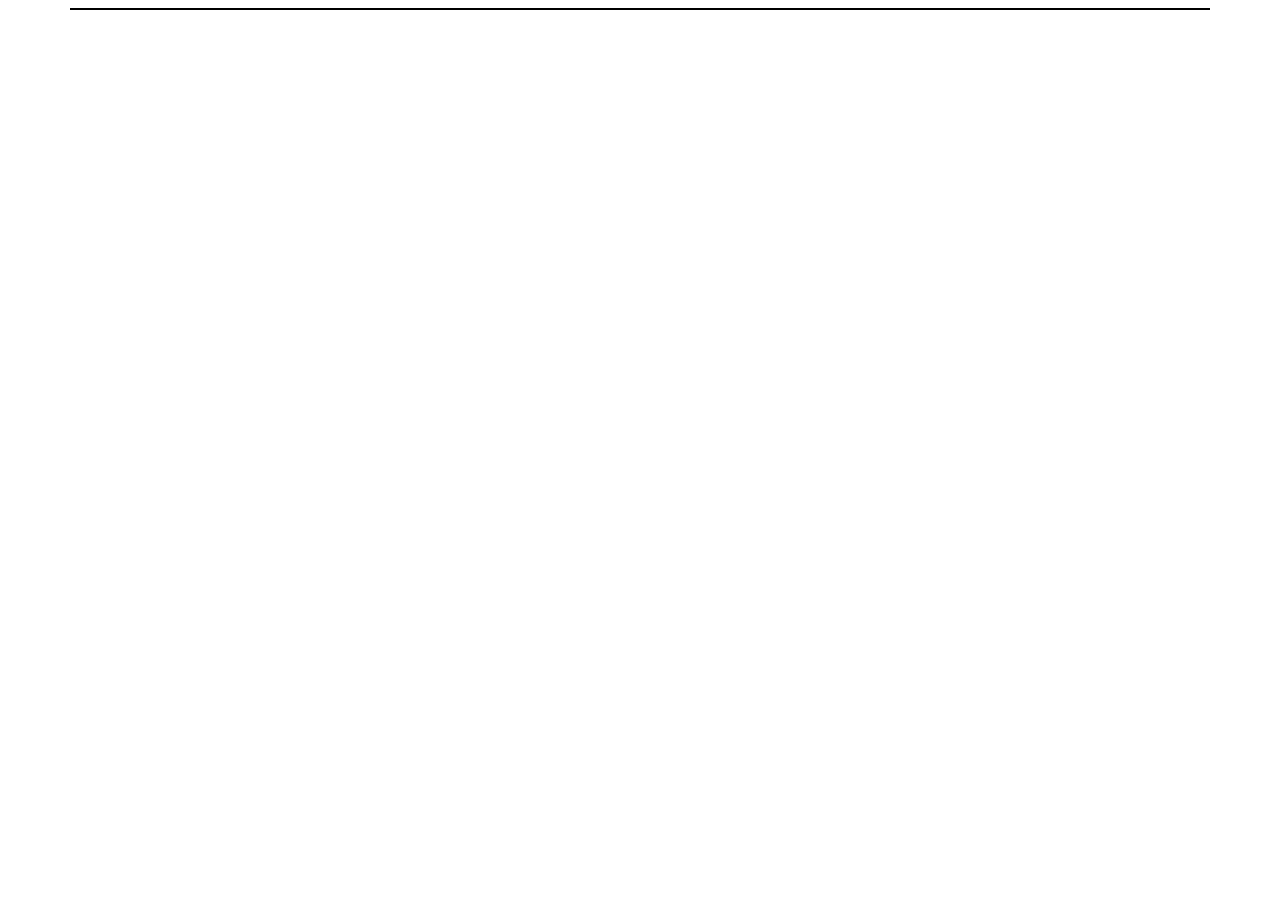
==== aveji/index.html @ 3f926f34 "start" ====
<!DOCTYPE html>
<html lang="en">
<head>
    <meta charset="UTF-8">
    <meta name="viewport" content="width=device-width, initial-scale=1.0">
    <title>Document</title>
    <link rel="stylesheet" href="style.css">
    <link rel="stylesheet" href="https://fonts.googleapis.com/css2?family=Roboto&display=swap">
</head>
<body>
    <div class="block1">
        <div class="content">

        </div>
        <footer></footer>
    </div>
</body>
</html>
---- aveji/style.css ----
body {
    font-family: "Roboto", sans-serif;
}

.block1 {
    margin: auto;
    border: 1px solid black;
    width: 90%;
}
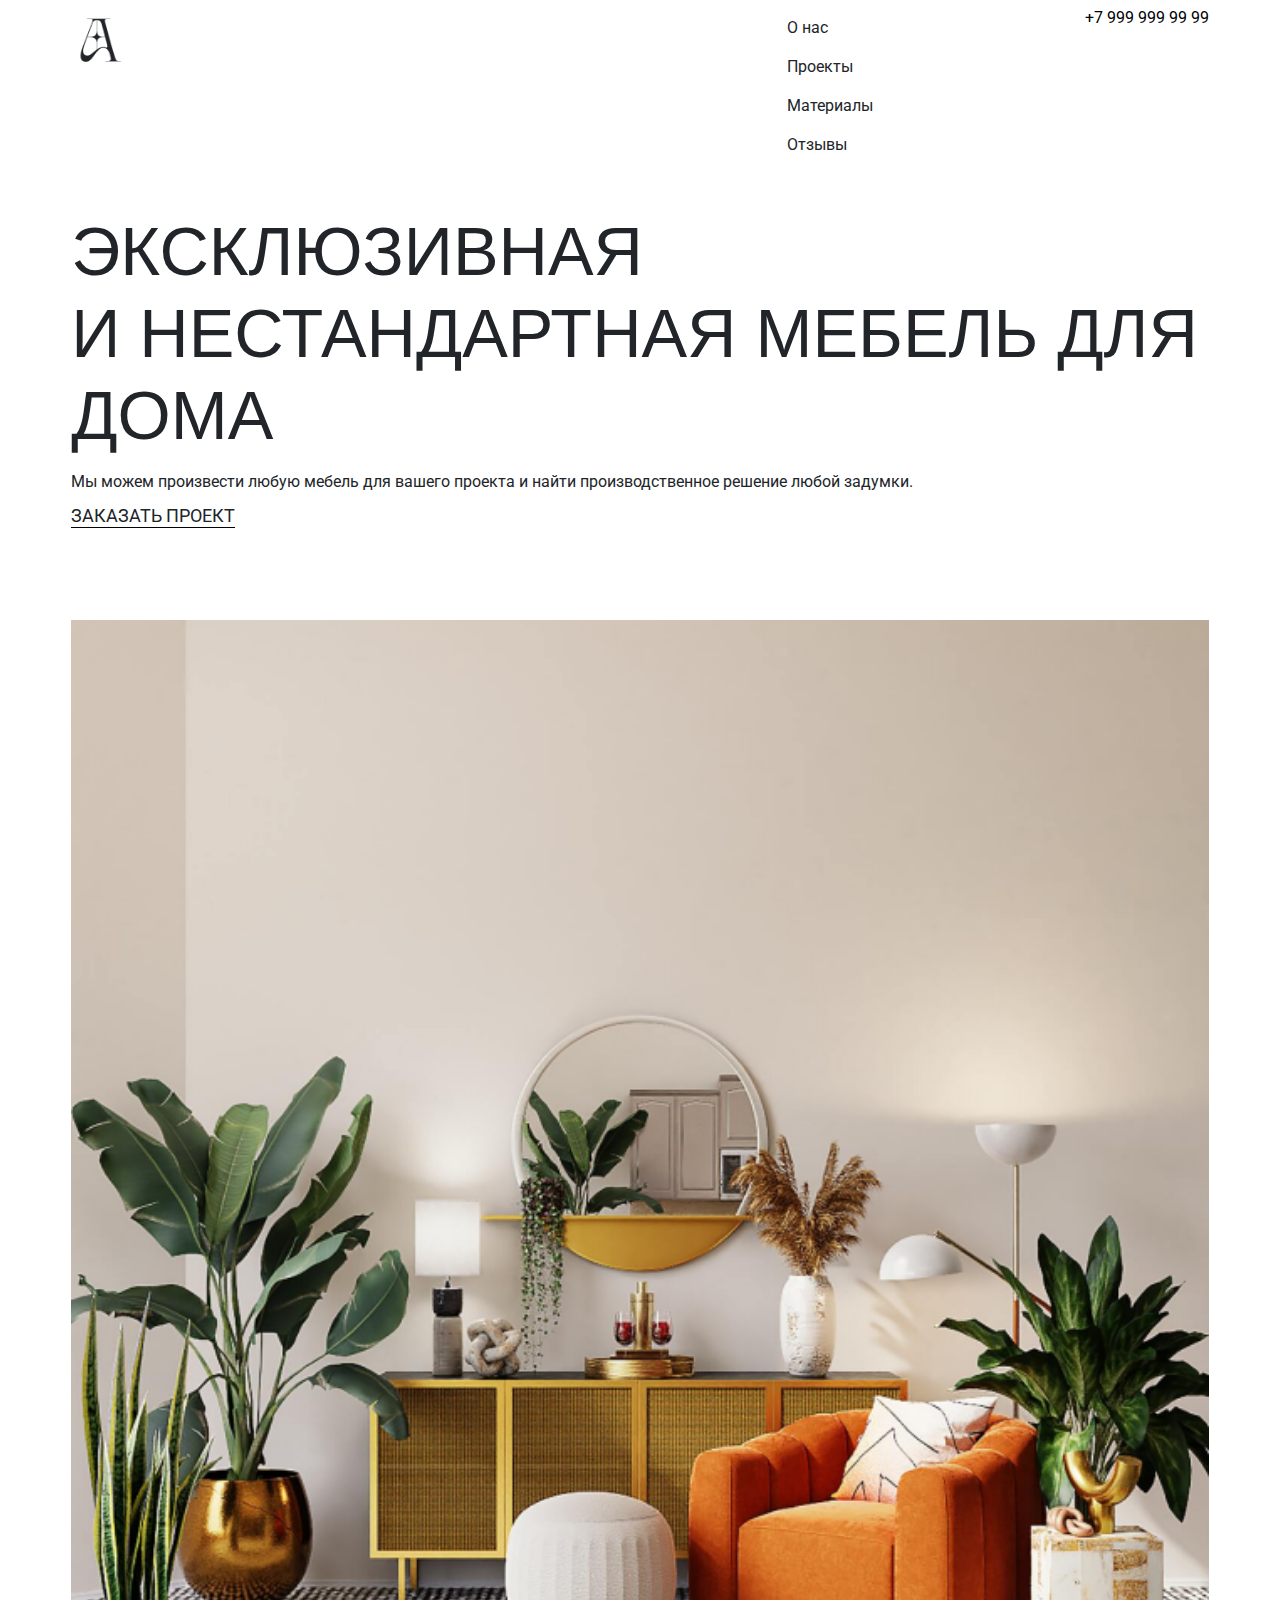
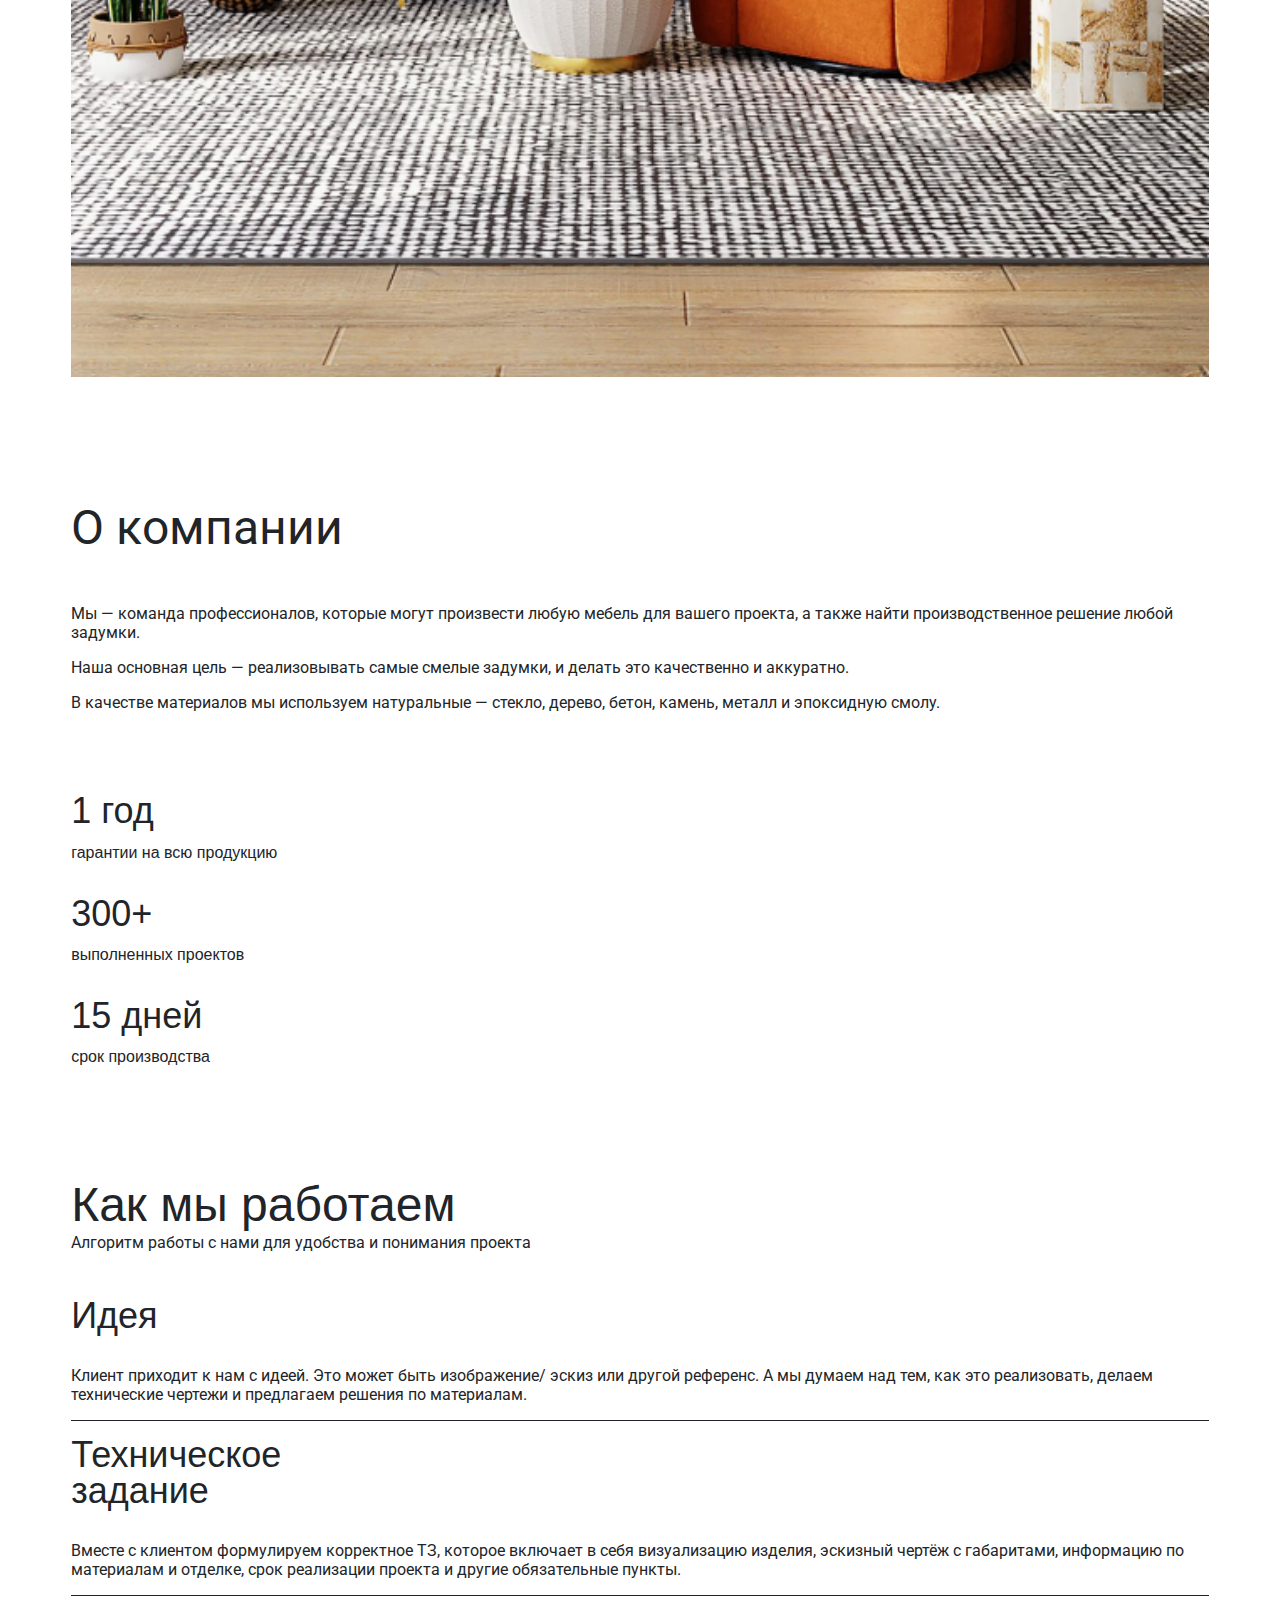
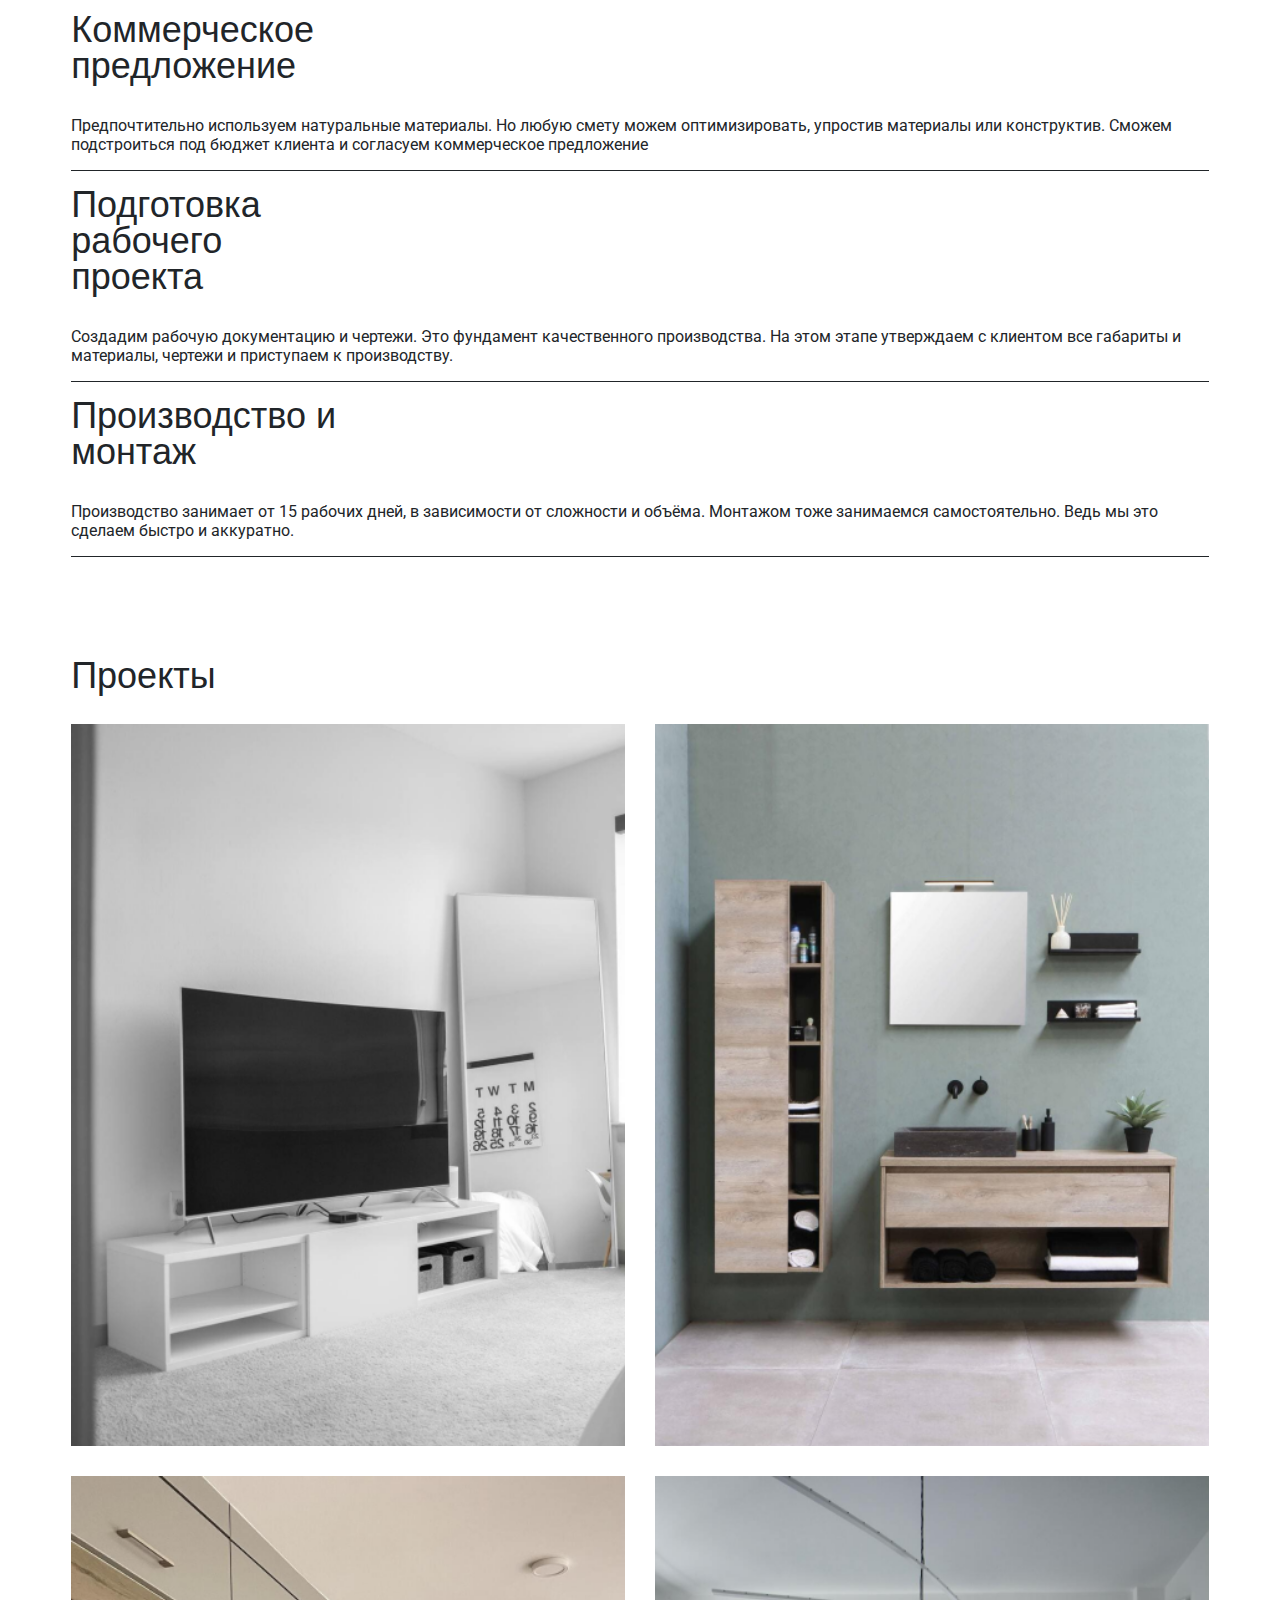
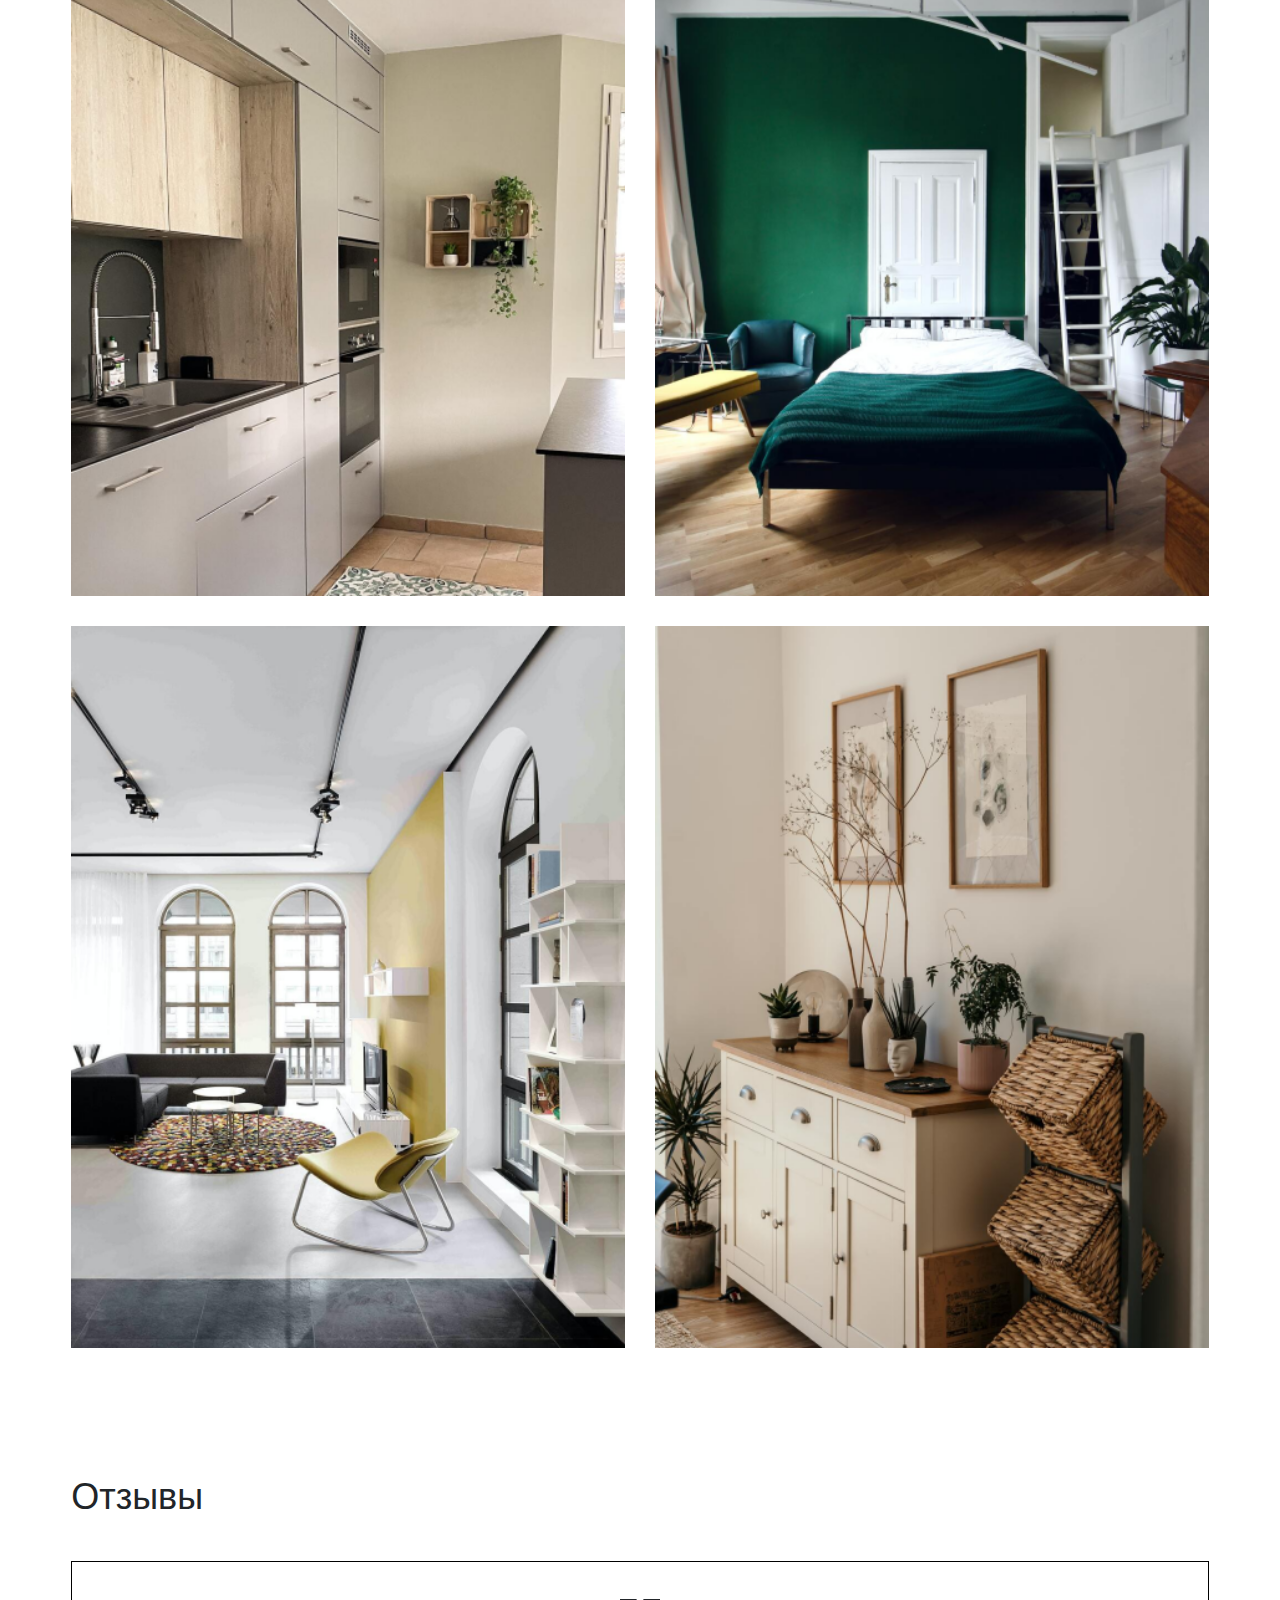
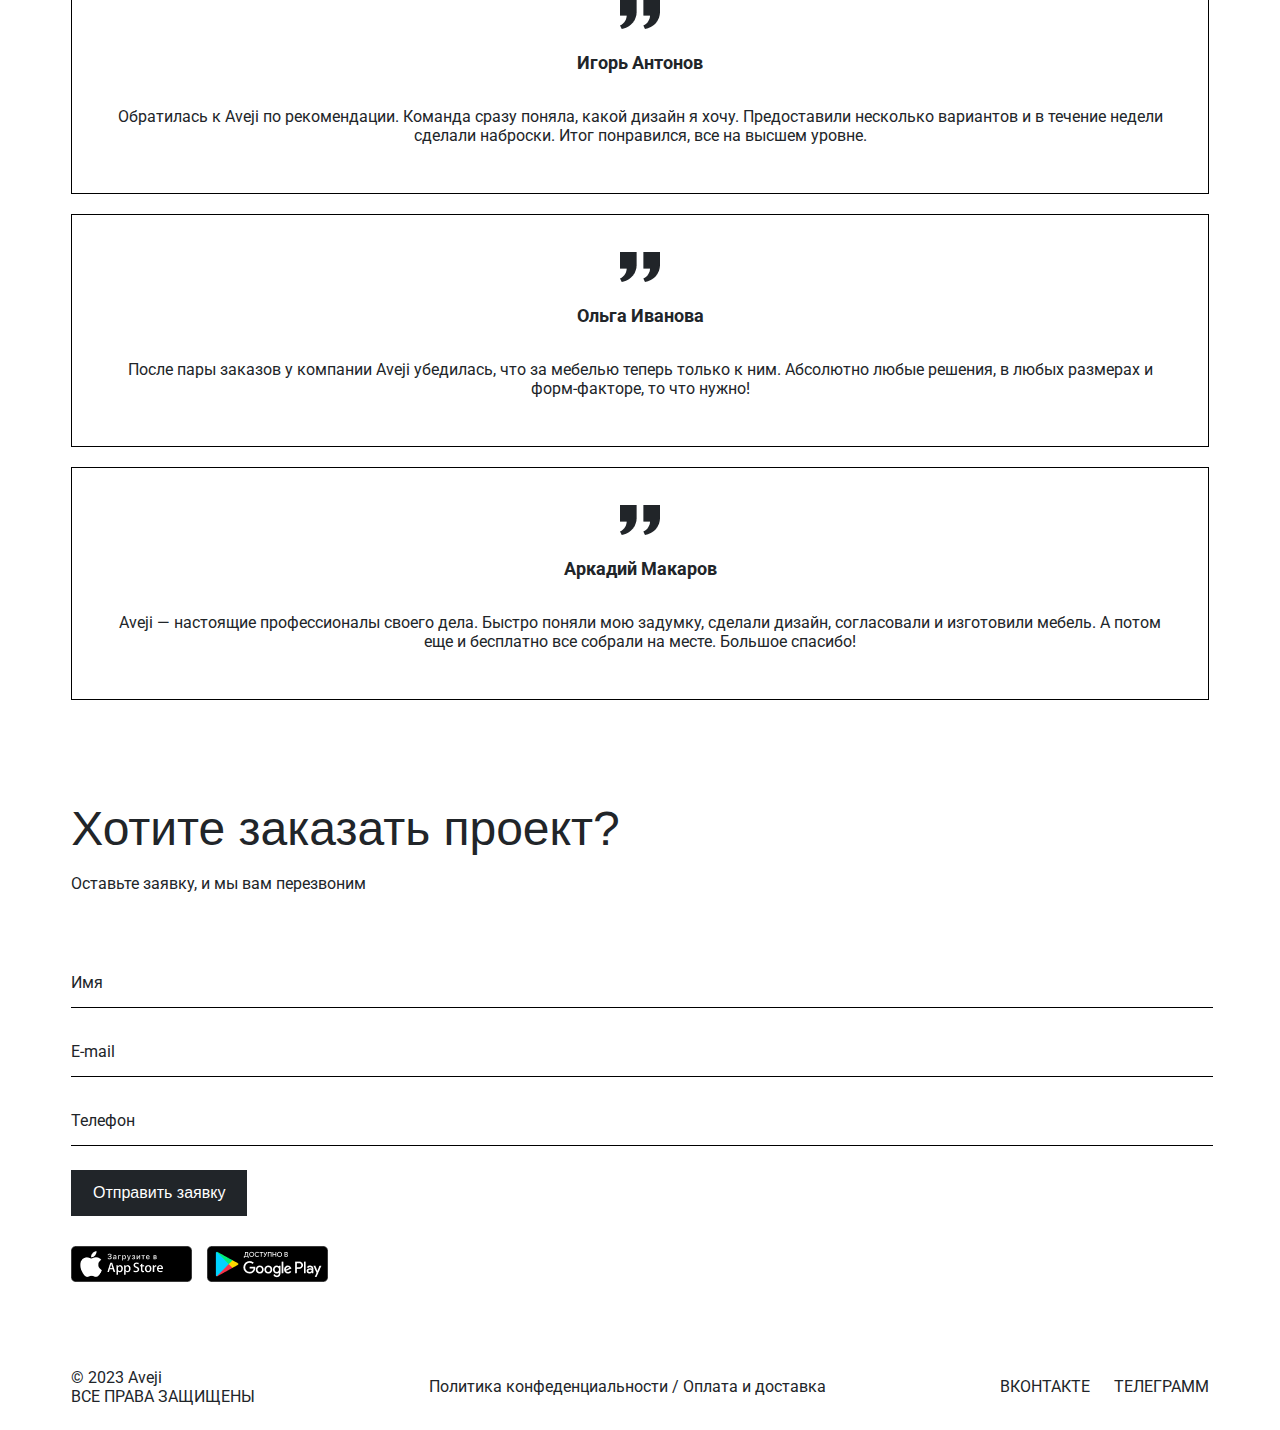
==== commit 2478e30f: "fhfghfg" ====
--- a/aveji/index.html
+++ b/aveji/index.html
@@ -1,5 +1,6 @@
 <!DOCTYPE html>
 <html lang="en">
+
 <head>
     <meta charset="UTF-8">
     <meta name="viewport" content="width=device-width, initial-scale=1.0">
@@ -7,12 +8,237 @@
     <link rel="stylesheet" href="style.css">
     <link rel="stylesheet" href="https://fonts.googleapis.com/css2?family=Roboto&display=swap">
 </head>
+
 <body>
     <div class="block1">
         <div class="content">
-
+            <header>
+                <nav>
+                    <a class="logo" href="index.html"><img id="imgLogo" src="img/logo.png" width="60px"></a>
+                    
+                    <div class="menu">
+                        <ul class="m1">
+                            <li class="sectM"><a href="#about" class="aMenu">О нас</a></li>
+                            <li class="sectM"><a href="#project" class="aMenu">Проекты</a></li>
+                            <li class="sectM"><a href="#" class="aMenu">Материалы</a></li>
+                            <li class="sectM"><a href="#otz" class="aMenu">Отзывы</a></li>
+                        </ul>
+                        <a href="#" class="number">+7 999 999 99 99</a>
+                    </div>
+                    <div class="burger">
+                        <span></span>
+                      </div>
+                     
+                    <div id="Bmenu">
+                        <img id="imgLogo" src="img/logo.png" width="60px">
+                        <ul   class="Bul">
+                            <li class="Bli"><a href="#about" class="aMenu">О нас</a></li>
+                            <li class="Bli"><a href="#project" class="aMenu">Проекты</a></li>
+                            <li class="Bli"><a href="#" class="aMenu">Материалы</a></li>
+                            <li class="Bli"><a href="#otz" class="aMenu">Отзывы</a></li>
+                        </ul>
+                        <ul   class="Bul">
+                            <li class="Bli"><a href="#about" class="aMenu">Вконтакте</a></li>
+                            <li class="Bli"><a href="#project" class="aMenu">Телеграмм</a></li>
+                        </ul>
+                    </div>
+                    
+                </nav>
+                
+            </header>
+            <div class="block2">
+                <div class="b1">
+                    <h1>Эксклюзивная<br>и нестандартная мебель для дома</h1>
+                    <p class="none">Мы можем произвести любую мебель для вашего проекта и найти производственное решение любой задумки.</p>
+                    <a id="aBl2" href="#form">заказать проект</a>
+                </div>
+                <div class="b2">
+                    <div class="imgText">
+                        <p class="p1" style="margin: 0;">Мы можем произвести любую мебель для вашего проекта и найти
+                            производственное
+                            решение любой задумки.</p>
+                        <img src="img/img1.png">
+                    </div>
+                    <div class="img"><img id="img1" src="img/img2.png"></div>
+                </div>
+                <div class="b2">
+                    <div class="t1">
+                        <h2>Более 5 лет создаем мебель для вашего комфорта</h2>
+                    </div>
+                    <div class="t2">
+                        <p class="none" id="h">О компании</p>
+                        <div class="threeP" id="m">
+                            <p class="p2" style="margin: 0;">Мы — команда профессионалов, которые могут произвести любую
+                                мебель для вашего
+                                проекта, а также найти производственное решение любой задумки.</p>
+                            <p class="p2"  >Наша основная цель — реализовывать самые смелые задумки, и
+                                делать это
+                                качественно и аккуратно.</p>
+                            <p class="p2" style="margin: 0;">В качестве материалов мы используем натуральные — стекло,
+                                дерево, бетон,
+                                камень, металл и эпоксидную смолу.</p>
+                        </div>
+                        <div class="threeP">
+                            <h3>
+                                1 год<br> 
+
+                                <p class="p2">гарантии на всю продукцию</p>
+                            </h3>
+                            <h3>
+                                300+<br>
+                                <p class="p2">выполненных проектов</p>
+                            </h3>
+                            <h3>
+                                15 дней<br>
+                                <p class="p2">срок производства</p>
+                            </h3>
+
+                        </div>
+                    </div>
+                </div>
+                <div class="b2" id="about">
+                    <h2 id="h2">Как мы работаем</h2>
+                    <div class="t2">
+                        <p class="p2" style="margin: 0;">Алгоритм работы с нами для удобства и понимания проекта</p>
+                        <div class="cards">
+                            <span class="card1">
+                                <h3 class="h3">Идея</h3>
+                                <p class="p2">Клиент приходит к нам с идеей. Это может быть изображение/
+                                    эскиз или другой референс. А мы думаем над тем, как это реализовать, делаем
+                                    технические чертежи и
+                                    предлагаем решения по материалам.</p>
+                            </span>
+                            <span class="card1">
+                                <h3 class="h3">Техническое задание</h3>
+                                <p class="p2">Вместе с клиентом формулируем корректное ТЗ, которое включает в себя
+                                    визуализацию изделия, эскизный чертёж с габаритами, информацию по материалам
+                                    и отделке, срок реализации проекта и другие обязательные пункты.</p>
+                            </span>
+                            <span class="card1">
+                                <h3 class="h3">Коммерческое предложение</h3>
+                                <p class="p2">Предпочтительно используем натуральные материалы. Но любую смету можем
+                                    оптимизировать, упростив материалы или конструктив. Сможем подстроиться под бюджет
+                                    клиента и согласуем коммерческое предложение</p>
+                            </span>
+                            <span class="card1">
+                                <h3 class="h3">Подготовка рабочего проекта</h3>
+                                <p class="p2">Создадим рабочую документацию и чертежи. Это фундамент качественного
+                                    производства. На этом этапе утверждаем с клиентом все габариты и материалы, чертежи
+                                    и приступаем к производству.</p>
+                            </span>
+                            <span class="card1">
+                                <h3 class="h3">Производство и монтаж</h3>
+                                <p class="p2">Производство занимает от 15 рабочих дней, в зависимости от сложности
+                                    и объёма. Монтажом тоже занимаемся самостоятельно. Ведь мы это сделаем быстро
+                                    и аккуратно.</p>
+                            </span>
+                        </div>
+                    </div>
+                </div>
+                <div class="b3" id="project">
+                    <h3 id="#h3">Проекты</h3>
+                    <div class="c">
+                        <div class="card-scroll">
+                            <div class="cards1">
+                                <a href="#" class="card">
+                                    <img class="card_img" src="img/card1.png" alt="">
+                                </a>
+                                <a href="#" class="card">
+                                    <img class="card_img" src="img/card2.png" alt="">
+                                </a>
+                                <a href="#" class="card">
+                                    <img class="card_img" src="img/card3.png" alt="">
+                                </a>
+                            </div>
+                            <div class="cards1">
+                                <a href="#" class="card">
+                                    <img class="card_img" src="img/card4.png" alt="">
+                                </a>
+                                <a href="#" class="card">
+                                    <img class="card_img" src="img/card5.png" alt="">
+                                </a>
+                                <a href="#" class="card">
+                                    <img class="card_img" src="img/card6.png" alt="">
+                                </a>
+                            </div>
+                        </div>
+                        </div>
+                    </div>
+                    
+                    
+                <div class="b3" id="otz">
+                    <h3>Отзывы</h3>
+                    <ul class="cards1" id="c2">
+                        <li class="review">
+                            <article class="review_card">
+                                <img src="img/icon.png">
+                                <p class="usname"><b>Игорь Антонов</b></p>
+                                <p class="comm">Обратилась к Aveji по рекомендации. Команда сразу поняла, какой дизайн
+                                    я хочу. Предоставили несколько вариантов и в течение недели сделали наброски. Итог
+                                    понравился, все на высшем уровне.</p>
+                            </article>
+
+                        </li>
+                        <li class="review" id="rm">
+                            <article class="review_card">
+                                <img src="img/icon.png">
+                                <p class="usname"><b>Ольга Иванова</b></p>
+                                <p class="comm">После пары заказов у компании Aveji убедилась, что за мебелью теперь
+                                    только
+                                    к ним. Абсолютно любые решения, в любых размерах и форм-факторе, то что нужно!</p>
+                            </article>
+                        </li>
+                        <li class="review">
+                            <article class="review_card">
+                                <img src="img/icon.png">
+                                <p class="usname"><b>Аркадий Макаров</b></p>
+                                <p class="comm">Aveji — настоящие профессионалы своего дела. Быстро поняли мою задумку,
+                                    сделали дизайн, согласовали и изготовили мебель. А потом еще и бесплатно все собрали
+                                    на месте. Большое спасибо!</p>
+                            </article>
+
+                        </li>
+                    </ul>
+                </div>
+                <div class="b4">
+                    <img id="imgbot" src="img/img3.png" alt="">
+                    <div class="form">
+                        <h2 class="font">Хотите заказать проект?</h2>
+                        <p>Оставьте заявку, и мы вам перезвоним</p>
+                        <form action="" method="post" id="form">
+                            <div class="form_inner">
+                                <div class="form_group">
+                                    <textarea name="user_name"  required></textarea>
+                                    <label for="ta123">Имя</label>
+                                </div>
+                                <div class="form_group">
+                                    <textarea name="email"  required></textarea>
+                                    <label for="email">E-mail</label>
+                                </div>
+                                <div class="form_group">
+                                    <textarea name="number"  required></textarea>
+                                    <label for="number">Телефон</label>
+                                </div>
+                            </div>
+                            <input class="subm" type="submit" value="Отправить заявку">
+                        </form>
+                        <span id="ss">
+                            <img src="img/Theme=Black, Store=App Store 1.png" alt="">
+                            <img src="img/Theme=Black, Store=Google Play 1.png" alt="">
+                        </span>
+
+                    </div>
+                </div>
+            </div>
         </div>
-        <footer></footer>
+        <footer>
+            <p class="footp">© 2023 Aveji<br>ВСЕ ПРАВА ЗАЩИЩЕНЫ</p>
+            <p class="footp"><a href="#" class="aMenu">Политика конфеденциальности</a> / <a href="#" class="aMenu">Оплата и доставка</a></p>
+            <p class="footp"><a href="#" class="aMenu" id="afoot">ВКОНТАКТЕ</a> <a href="#" class="aMenu">ТЕЛЕГРАММ</a></p>
+
+        </footer>
     </div>
+    <script src="script.js"></script>
 </body>
+
 </html>--- a/aveji/style.css
+++ b/aveji/style.css
@@ -1,9 +1,764 @@
 body {
     font-family: "Roboto", sans-serif;
+    font-weight: normal;
+    font-size: 1rem;
+    color: #212529;
+    ;
 }
 
 .block1 {
     margin: auto;
+    width: 90%;
+}
+
+nav {
+    display: flex;
+    justify-content: space-between;
+    align-items: start;
+}
+
+.menu {
+    display: flex;
+    justify-content: space-between;
+    width: 38%;
+}
+
+.m1 {
+    margin: 0;
+    list-style: none;
+    padding: 0;
+}
+
+.sectM {
+    padding: 10px 10px;
+}
+
+.aMenu {
+    position: relative;
+    cursor: pointer;
+    text-decoration: none;
+    color: #212529;
+}
+
+.aMenu:after {
+    content: "";
+    display: block;
+    position: absolute;
+    right: 0;
+    bottom: -3px;
+    width: 0;
+    height: 1px;
+    background-color: black;
+    transition: width 0.5s;
+}
+
+.aMenu:hover:after {
+    content: "";
+    width: 100%;
+    display: block;
+    position: absolute;
+    left: 0;
+    bottom: -3px;
+    height: 1px;
+    background-color: black;
+    transition: width 0.5s;
+}
+
+.number {
+    text-decoration: none;
+    color: black;
+}
+
+.block2 {
+    display: flex;
+    flex-direction: column;
+}
+
+.b1 {
+    margin-bottom: 60px;
+    display: flex;
+    justify-content: space-between;
+    align-items: end;
+}
+
+h1 {
+    line-height: 120%;
+    text-transform: uppercase;
+    font-size: clamp(2rem, 1.242rem + 3.79vw, 4.5rem);
+    color: #212529;
+    font-weight: 400;
+    font-family: "Helvetica";
+    width: 53%;
+    margin-bottom: 0;
+}
+
+#aBl2 {
+    position: relative;
+    text-decoration: none;
+    text-transform: uppercase;
+    color: #212529;
+    font-weight: 400;
+    font-family: "Roboto", sans-serif;
+    font-size: 18px;
+    line-height: 1;
+    -webkit-transition: all 0.5s ease;
+    transition: all 0.5s ease;
+}
+
+#aBl2:hover {
+    color: #DDD7C0;
+}
+
+#aBl2:after {
+    content: "";
+    display: block;
+    position: absolute;
+    right: 0;
+    bottom: -3px;
+    width: 100%;
+    height: 1.5px;
+    background-color: black;
+    transition: width 0.5s;
+}
+
+#aBl2:hover:after {
+    content: "";
+    width: 0;
+    display: block;
+    position: absolute;
+    left: 0;
+    bottom: -3px;
+    height: 1.5px;
+    background-color: #DDD7C0;
+    transition: width 0.5s;
+}
+
+.b2 {
+    display: flex;
+    justify-content: space-between;
+    align-items: start;
+    margin-top: 70px;
+}
+
+.imgText {
+    display: flex;
+    flex-direction: column;
+    align-items: start;
+    justify-content: space-between;
+    height: 809px;
+}
+
+.img {
+    max-width: 100%;
+}
+
+.p1 {
+    color: #212529;
+    font-weight: 400;
+    font-size: 20px;
+    width: 55%;
+}
+
+.t1 {
+    width: 54%;
+}
+
+h2 {
+    width: 73%;
+    line-height: 120%;
+    text-transform: uppercase;
+    font-size: 48px;
+    color: #212529;
+    font-weight: 300;
+    font-family: "Helvetica";
+    margin: 0;
+}
+
+h3 {
+    font-size: 36px;
+    color: #212529;
+    font-weight: 300;
+    font-family: "Helvetica";
+    width: 25%;
+    line-height: 70%;
+}
+
+.t2 {
+    width: 47%;
+    display: flex;
+    flex-direction: column;
+}
+
+
+#m {
+    margin-bottom: 50px;
+
+}
+
+.p2 {
+    width: 50%;
+    font-size: 16px;
+}
+
+.p3 {
+    font-size: 16px;
+    width: 200px;
+}
+
+#h2 {
+    width: 54%;
+}
+
+.cards {
+    display: flex;
+    flex-direction: column;
+    margin-top: 30px;
+}
+
+.card1 {
+    border-bottom: 1px solid #212529;
+    display: flex;
+    align-items: start;
+    justify-content: space-between;
+}
+
+.h3 {
+    line-height: 100%;
+    margin: 16px 0;
+}
+
+.b3 {
+    margin-top: 70px;
+    display: flex;
+    flex-direction: column;
+}
+
+.c {
+    display: flex;
+    flex-direction: column;
+}
+
+.cards1,
+cards2 {
+    display: flex;
+    justify-content: space-between;
+    padding: 0;
+    margin-bottom: 30px;
+}
+
+.card:nth-child(2) {
+    margin-right: 30px;
+    margin-left: 30px;
+
+}
+
+.card {
+    position: relative;
+}
+
+.card_img {
+    display: flex;
+    flex: 1 1 auto;
+}
+
+.card::after {
+    content: "";
+    display: block;
+    position: absolute;
+    bottom: 0;
+    width: 100%;
+    height: 0;
+    background-color: #00000090;
+    transition: height 0.5s;
+}
+
+.card:hover::after {
+    content: "Тумба под телевизор";
+    box-sizing: border-box;
+    padding-left: 15px;
+    background-image: url(img/arrow.png);
+    background-position: 95% 50%;
+    background-repeat: no-repeat;
+    width: 100%;
+    display: block;
+    position: absolute;
+    bottom: 0;
+    height: 50px;
+    background-color: #00000090;
+    transition: height 0.5s;
+    color: white;
+    display: flex;
+    align-items: center;
+}
+
+.review {
     border: 1px solid black;
-    width: 90%;
+    display: flex;
+    flex-direction: column;
+    align-items: center;
+    justify-content: center;
+    padding: 32px;
+    flex: 1;
+    height: 311px;
+}
+
+.review_card {
+    display: flex;
+    flex-direction: column;
+    align-items: center;
+    justify-content: center;
+}
+
+#rm {
+    margin: 0 20px;
+}
+
+.usname {
+    font-size: 18px;
+}
+
+.comm {
+    text-align: center;
+}
+
+.b4 {
+    display: flex;
+    justify-content: start;
+    align-items: start;
+    margin-top: 70px;
+}
+
+#imgbot {
+    margin-right: 160px;
+}
+
+.font {
+    text-transform: unset;
+    width: 100%;
+}
+
+form {
+    margin-top: 80px;
+}
+
+.form-inner {
+    display: flex;
+    flex-direction: column;
+}
+
+.form_group {
+    position: relative;
+    margin-top: 30px
+}
+
+textarea {
+    outline: none;
+    width: 100%;
+    resize: none;
+    border: none;
+    border-bottom: 1px solid black;
+}
+
+label {
+    position: absolute;
+    left: 0;
+    top: 0;
+    z-index: 1;
+    transition: top 0.3s linear;
+}
+
+textarea:focus {
+    border-bottom-color: #DDD7C0;
+    transition: border-bottom-color 0.1s;
+}
+
+textarea:focus+label,
+textarea:valid+label {
+    font-size: 14px;
+    top: -20px;
+}
+
+.subm {
+    margin-top: 20px;
+    background-color: #212529;
+    color: white;
+    height: 46px;
+    width: 176px;
+    font-size: 16px;
+    border: none;
+    padding: 12px 20px;
+    transition: 0.3s;
+}
+
+.subm:hover {
+    background-color: #DDD7C0;
+    color: black;
+    transition: 0.3s;
+}
+
+#ss {
+    display: flex;
+    margin-top: 30px;
+}
+
+#ss img:first-child {
+    margin-right: 15px;
+}
+
+footer {
+    display: flex;
+    justify-content: space-between;
+    align-items: center;
+    margin-top: 70px;
+}
+
+#afoot {
+    margin-right: 20px;
+}
+
+#Bmenu {
+    display: none;
+    z-index: 99;
+    position: absolute;
+    background-color: white;
+    height: 100vh;
+    width: 300px;
+    right: 0;
+    top: 0;
+    padding-top: 10px;
+    padding-left: 15px;
+}
+
+
+
+.Bul {
+    list-style: none;
+    display: flex;
+    flex-direction: column;
+    align-items: start;
+    padding: 0;
+}
+
+.Bli {
+    padding: 15px 15px;
+    font-size: 24px;
+}
+
+.none,
+.burger,
+.Bmenu {
+    display: none;
+}
+
+.burger {
+    position: absolute;
+    right: 3%;
+    top: 10px;
+    width: 28px;
+    height: 16px;
+    cursor: pointer;
+    z-index: 100;
+}
+
+.burger span,
+.burger span:before,
+.burger span:after {
+    width: 100%;
+    position: absolute;
+    height: 1.7px;
+    background: #333;
+    display: block;
+    transition: .3s;
+}
+
+.burger span:before {
+    content: "";
+    top: -6px;
+    transition: top 300ms 300ms, transform 300ms cubic-bezier(0.23, 1, 0.32, 1);
+}
+
+.burger span {
+    top: 20px;
+    transition: bottom 300ms 300ms, transform 300ms cubic-bezier(0.23, 1, 0.32, 1);
+}
+
+.burger span:after {
+    content: "";
+    width: 65%;
+    bottom: -6px;
+    right: 0;
+    background-color: grey;
+
+}
+
+.burger span.active:before {
+    content: "";
+    top: 0px;
+    transform: rotate(75deg);
+    transition: top 300ms, transform 300ms 300ms cubic-bezier(0.68, -0.55, 0.265, 1.55);
+}
+
+.burger span.active {
+    content: "";
+    bottom: 0;
+    transform: rotate(55deg);
+    transition: bottom 300ms, transform 300ms 300ms cubic-bezier(0.68, -0.55, 0.265, 1.55);
+}
+
+.burger span.active:after {
+    background: rgba(255, 255, 255, 0);
+}
+
+.bg::before {
+    content: '';
+    display: block;
+    position: fixed;
+    top: 0;
+    right: 0;
+    left: 0;
+    bottom: 0;
+    width: 100%;
+    height: 100vh;
+    background-color: rgba(50, 50, 50, 0.6);
+
+}
+
+.bg {
+    overflow: hidden;
+}
+
+
+
+@media screen and (min-width:300px) and (max-width:1000px) {
+    .block1 {
+        width: 95%;
+    }
+
+    .burger {
+        display: flex;
+    }
+
+    .menu,
+    .p1,
+    .imgText,
+    .t1,
+    #imgbot {
+        display: none;
+    }
+
+    #imgLogo {
+        width: 40px;
+    }
+
+    .burger,
+    .none {
+        display: block;
+    }
+
+    .t2,
+    .p2,
+    .h3,
+    #h2,
+    .font {
+        width: 100%;
+    }
+
+    #h2 {
+        margin-bottom: 15px;
+        margin-top: 40px;
+    }
+
+    #h,
+    #h2,
+    #h3,
+    .font {
+        text-transform: none;
+        font-size: 28px;
+    }
+
+    h1 {
+        width: 100%;
+        font-weight: 400;
+    }
+
+    h3 {
+        font-size: 24px;
+        width: 50%;
+    }
+
+
+    .b1 {
+        margin-bottom: 25px;
+        flex-direction: column;
+        align-items: start;
+    }
+
+    #m {
+        margin: 0;
+        margin-bottom: 30px;
+    }
+
+    .b2 {
+        margin: 0;
+        justify-content: center;
+        flex-direction: column;
+    }
+
+    .b3 {
+        margin-top: 40px;
+    }
+
+    .img {
+        width: 100%;
+    }
+
+    #img1 {
+        width: 100%;
+    }
+
+    .card1 {
+        flex-direction: column;
+    }
+
+    .card-scroll .cards1:first-child {
+        margin-right: 30px;
+    }
+
+    .card-scroll {
+        overflow-y: hidden;
+        display: flex;
+        flex-direction: row;
+    }
+
+    .card_img {
+        width: 252px;
+    }
+
+    .card::after {
+        content: "Тумба под телевизор";
+        box-sizing: border-box;
+        padding-left: 15px;
+        background-image: url(img/arrow.png);
+        background-position: 95% 50%;
+        background-repeat: no-repeat;
+        width: 100%;
+        display: block;
+        position: absolute;
+        bottom: 0;
+        height: 50px;
+        background-color: #00000090;
+        color: white;
+        display: flex;
+        align-items: center;
+    }
+
+    #rm {
+        margin: 20px 0;
+    }
+
+    #c2 {
+        flex-direction: column;
+    }
+
+    .form {
+        width: 100%;
+    }
+
+    footer {
+        flex-direction: column-reverse;
+    }
+
+}
+
+@media screen and (min-width:1000px) and (max-width:1400px) {
+    .none {
+        display: flex;
+    }
+
+    .b1 {
+        margin-bottom: 25px;
+        flex-direction: column;
+        align-items: start;
+
+    }
+
+    h1 {
+        width: 100%;
+    }
+
+    #img1,
+    .img {
+        width: 100%;
+    }
+
+    .p1,
+    .imgText,
+    .t1,
+    #imgbot {
+        display: none;
+    }
+
+    #h,
+    #h2,
+    #h3,
+    .font {
+        text-transform: none;
+        font-size: 48px;
+    }
+
+    .t2,
+    .p2 {
+        width: 100%;
+    }
+
+    .b2 {
+        justify-content: center;
+        flex-direction: column;
+    }
+
+    .card1 {
+        flex-direction: column;
+    }
+
+    .card-scroll {
+        display: flex;
+        justify-content: space-between;
+        width: 100%;
+    }
+
+    .cards1 {
+        display: flex;
+        flex-direction: column;
+        width: 100%;
+    }
+
+    .card:nth-child(2) {
+        margin: 30px 0;
+
+    }
+
+    .card-scroll .cards1:first-child {
+        margin-right: 30px;
+    }
+
+    .card_img {
+        width: 100%;
+    }
+
+    .card {
+        width: 100%;
+    }
+
+    .card_img {
+        width: 100%;
+    }
+
+    #rm {
+        margin: 20px 0;
+    }
+
+    .form {
+        width: 100%;
+    }
+
 }